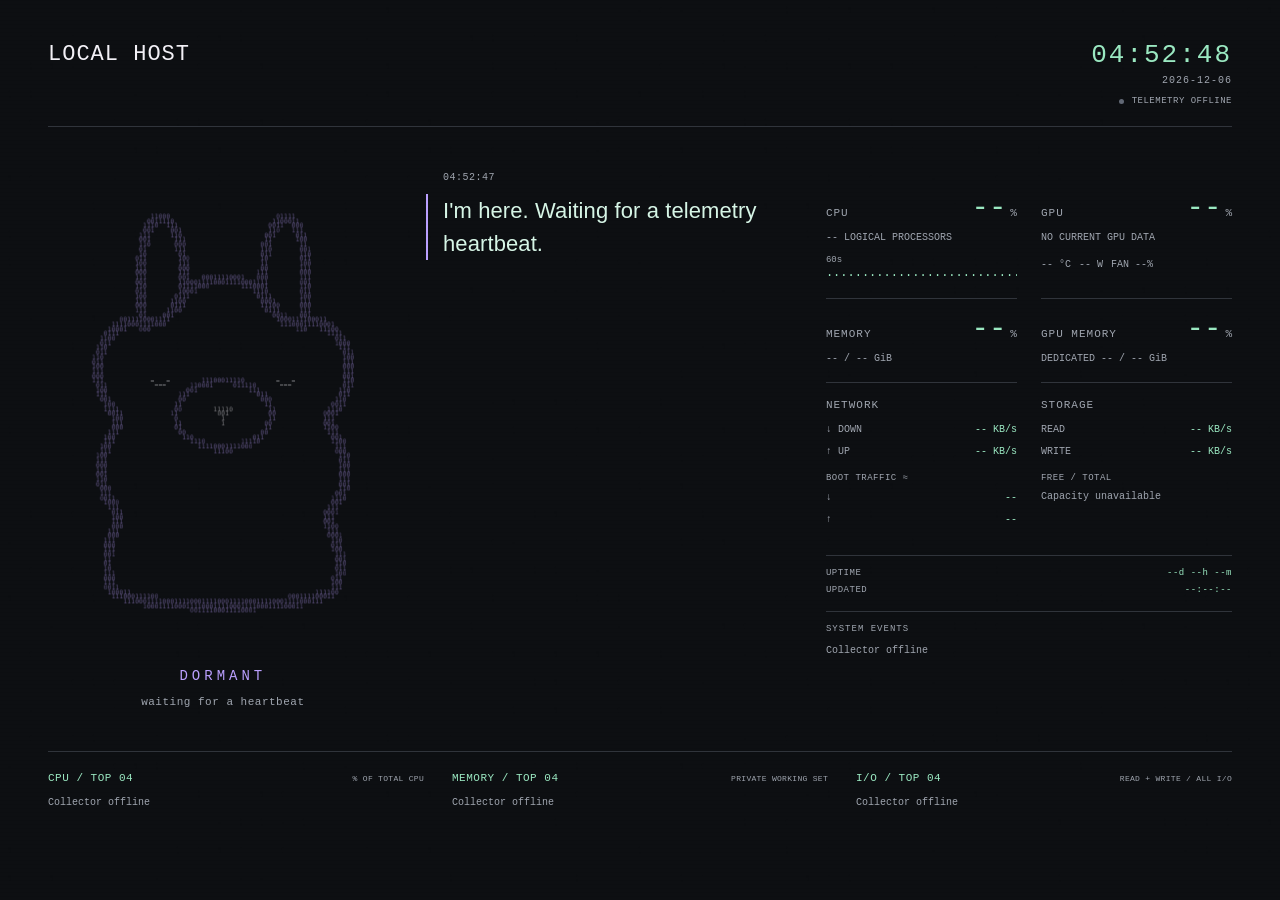
==== wallpaper/index.html @ b8c485aa "Integrate mint outline wallpaper with automatic GPU support" ====
<!doctype html>
<html lang="zh-CN">
<head><meta charset="UTF-8"><meta name="viewport" content="width=device-width,initial-scale=1"><title>ALPACA / Local intelligence</title><link rel="stylesheet" href="style.css"></head>
<body>
<canvas id="ambient" aria-hidden="true"></canvas><div class="scanlines" aria-hidden="true"></div>
<main>
  <header class="wallpaper-header">
    <h1 id="device-name">LOCAL HOST</h1>
    <div class="subject-info">
      <div class="clock"><time id="clock">00:00:00</time><span id="date">LOCAL TIME</span></div>
      <div class="connection"><span class="status-dot" id="status-dot"></span><span id="connection">AWAITING TELEMETRY</span></div>
    </div>
  </header>
  <section class="workspace">
    <section class="subject">
      <div class="entity-wrap"><canvas id="alpaca" role="img" aria-label="正脸二进制字符轮廓羊驼，脸颊和身体留白，表情随电脑负载变化"></canvas></div>
      <div class="entity-label"><div id="entity-state">DORMANT</div><p id="entity-caption">waiting for a heartbeat</p></div>
    </section>
    <section class="report-column" aria-label="Alpaca voice reports">
      <div class="report-stream" id="report-stream" role="log" aria-live="polite" aria-label="Alpaca reports"></div>
    </section>
    <aside class="telemetry">
      <div class="telemetry-grid">
        <section class="readout">
          <div class="stat-row"><span class="stat-name">CPU</span><strong><span id="cpu">--</span><small>%</small></strong></div>
          <div class="stat-note" id="core-count">-- LOGICAL PROCESSORS</div>
          <div class="cpu-trend"><span>60s</span><span id="cpu-trend" aria-label="最近一分钟 CPU 趋势">······························</span></div>
        </section>
        <section class="readout">
          <div class="stat-row"><span class="stat-name">GPU</span><strong><span id="gpu">--</span><small>%</small></strong></div>
          <div class="stat-note" id="gpu-name">WAITING FOR GPU</div>
          <div class="gpu-details"><span id="gpu-temp">-- °C</span><span id="gpu-power">-- W</span><span>FAN <b id="gpu-fan">--%</b></span></div>
        </section>
        <section class="readout">
          <div class="stat-row"><span class="stat-name">MEMORY</span><strong><span id="memory">--</span><small>%</small></strong></div>
          <div class="stat-note" id="memory-detail">-- / -- GiB</div>
        </section>
        <section class="readout">
          <div class="stat-row"><span class="stat-name">GPU MEMORY</span><strong><span id="vram">--</span><small>%</small></strong></div>
          <div class="stat-note" id="vram-detail">DEDICATED -- / -- GiB</div>
          <div class="stat-note" id="gpu-shared" hidden></div>
        </section>
        <section class="readout">
          <h2 class="metric-heading">NETWORK</h2>
          <div class="detail-row"><span>↓ DOWN</span><span id="download">-- KB/s</span></div>
          <div class="detail-row"><span>↑ UP</span><span id="upload">-- KB/s</span></div>
          <div class="traffic-heading" title="本次开机物理网卡累计估计值；采集前的计数重置无法还原。">BOOT TRAFFIC ≈</div>
          <div class="detail-row"><span>↓</span><span id="boot-rx">--</span></div>
          <div class="detail-row"><span>↑</span><span id="boot-tx">--</span></div>
        </section>
        <section class="readout">
          <h2 class="metric-heading">STORAGE</h2>
          <div class="detail-row"><span>READ</span><span id="disk-read">-- KB/s</span></div>
          <div class="detail-row"><span>WRITE</span><span id="disk-write">-- KB/s</span></div>
          <div class="traffic-heading">FREE / TOTAL</div>
          <div id="volumes">Waiting for drives…</div>
        </section>
      </div>
      <div class="session-info"><span>UPTIME</span><span id="uptime">--d --h --m</span><span>UPDATED</span><span id="sample-time">--:--:--</span></div>
      <section class="system-events"><h3>SYSTEM EVENTS</h3><ol id="system-events"><li class="empty">Waiting for system events…</li></ol></section>
    </aside>
  </section>
  <section class="process-panel" aria-label="占用最高的程序">
    <div class="rankings">
      <section class="ranking"><h3><span>CPU / TOP 04</span><small>% OF TOTAL CPU</small></h3><ol id="top-cpu"><li class="empty">Waiting for collector…</li></ol></section>
      <section class="ranking"><h3><span>MEMORY / TOP 04</span><small>PRIVATE WORKING SET</small></h3><ol id="top-memory"><li class="empty">Waiting for collector…</li></ol></section>
      <section class="ranking"><h3><span>I/O / TOP 04</span><small>READ + WRITE / ALL I/O</small></h3><ol id="top-io"><li class="empty">Waiting for collector…</li></ol></section>
    </div>
  </section>
</main><script src="reports.js"></script><script src="app.js"></script>
</body></html>
---- wallpaper/style.css ----
@font-face {
  font-family: Terminal;
  src: local("Cascadia Mono"), local("Consolas");
  font-display: swap;
}

:root {
  color-scheme: dark;
  --bg: #0d0f12;
  --text: #dddfe7;
  --hero: #f3f1f7;
  --purple: #bba0ff;
  --mint: #9be9c2;
  --muted: #a0a6b0;
  --old: #b2b7c0;
  --line: #30343b;
  --warning: #ff9388;
  --speech: #d7f6e7;
  --dim: #626976;
  --green: var(--mint);
  --accent: var(--mint);
  --amber: var(--warning);
}

* { box-sizing: border-box; }
body {
  margin: 0;
  overflow: hidden;
  background: var(--bg);
  color: var(--text);
  font: 12px Terminal, Consolas, "Courier New", monospace;
}

#ambient, .scanlines {
  position: fixed;
  inset: 0;
  width: 100%;
  height: 100%;
  pointer-events: none;
}
#ambient { opacity: .24; }
.scanlines {
  z-index: 3;
  background: repeating-linear-gradient(0deg, transparent, transparent 3px, #00000012 3px, #00000012 4px);
  opacity: .16;
}

main {
  position: relative;
  width: 100%;
  height: 100vh;
  padding: 40px 48px 28px;
  display: flex;
  flex-direction: column;
}
.wallpaper-header {
  display: flex;
  align-items: flex-start;
  justify-content: space-between;
  gap: 24px;
  flex-shrink: 0;
  min-width: 0;
  padding-bottom: 20px;
  border-bottom: 1px solid var(--line);
  margin-bottom: 24px;
}
#device-name {
  min-width: 0;
  max-width: 65%;
  margin: 0;
  color: var(--hero);
  font-size: 22px;
  font-weight: 400;
  letter-spacing: 1px;
  line-height: 1.4;
  overflow-wrap: anywhere;
}
.subject-info { flex-shrink: 0; text-align: right; }
#clock { color: var(--mint); font-size: 26px; letter-spacing: 2px; }
.clock > span { display: block; margin-top: 5px; color: var(--muted); font-size: 10px; letter-spacing: 1px; }
.connection { display: flex; align-items: center; justify-content: flex-end; gap: 8px; margin-top: 10px; color: var(--muted); font-size: 9px; letter-spacing: .5px; }
.status-dot { width: 5px; height: 5px; background: var(--dim); border-radius: 50%; flex-shrink: 0; }
.status-dot.online { background: var(--mint); }

.workspace {
  display: grid;
  grid-template-columns: minmax(0, 31fr) minmax(0, 33fr) minmax(0, 36fr);
  column-gap: 28px;
  flex: 1;
  min-height: 0;
  padding-bottom: 32px;
}
.subject { grid-column: 1; position: relative; display: flex; flex-direction: column; align-items: center; justify-content: center; min-width: 0; min-height: 0; }
.entity-wrap { position: relative; width: 100%; height: calc(100% - 64px); max-height: 640px; min-height: 0; flex: 0 1 auto; overflow: hidden; }
#alpaca { position: relative; display: block; width: 100%; height: 100%; z-index: 1; }
.entity-label { width: 100%; padding: 12px 0 8px; text-align: center; flex-shrink: 0; }
#entity-state { color: var(--purple); font-size: 14px; letter-spacing: 4px; }
#entity-caption { color: var(--muted); font-size: 11px; line-height: 1.5; letter-spacing: .5px; margin: 10px 0 0; }
body.offline #alpaca { opacity: .48; }
body.high-load #entity-state { color: var(--warning); }

.report-column { grid-column: 2; position: relative; min-width: 0; min-height: 0; }
.report-stream {
  position: absolute;
  top: var(--report-top, 20%);
  left: 0;
  right: 0;
  bottom: 8%;
  z-index: 2;
  pointer-events: none;
  overflow: hidden;
  mask-image: linear-gradient(to bottom, #000 88%, transparent);
}
.spoken-report {
  position: absolute;
  top: 0;
  left: 0;
  width: 100%;
  padding-left: 17px;
  color: var(--old);
  transform-origin: top left;
  transition: transform .85s ease, opacity 1.2s ease;
  will-change: transform, opacity;
}
.spoken-report::before { content: ""; position: absolute; left: 0; top: 23px; bottom: 0; width: 2px; background: var(--line); }
.spoken-report.latest { color: var(--speech); }
.spoken-report.latest::before { background: var(--purple); }
/* Keep 14px timestamp + 9px body gap in sync with alignReports() in app.js. */
.spoken-report time { display: block; line-height: 14px; font-size: 10px; letter-spacing: .5px; color: var(--muted); }
.spoken-report p { margin: 9px 0 0; font: 18px/1.5 "Segoe UI", sans-serif; letter-spacing: .1px; overflow-wrap: anywhere; }
.spoken-report.latest p { font-size: 22px; }
.report-author { margin-top: 14px; color: var(--muted); font-size: 11px; line-height: 1.5; }

.telemetry { grid-column: 3; display: flex; flex-direction: column; justify-content: center; min-width: 0; min-height: 0; width: 100%; font-variant-numeric: tabular-nums; }
.telemetry-grid { display: grid; grid-template-columns: minmax(0, 1fr) minmax(0, 1fr); column-gap: 24px; margin-top: auto; }
.readout { min-width: 0; padding: 16px 0; border-top: 1px solid var(--line); }
.readout:nth-child(-n+2) { border-top: 0; }
.stat-row { display: flex; align-items: baseline; justify-content: space-between; gap: 12px; }
.stat-name, .metric-heading { color: var(--muted); font-size: 11px; font-weight: 400; letter-spacing: 1px; }
.stat-row strong { color: var(--mint); font-size: 29px; line-height: 1; font-weight: 400; }
.stat-row small { color: var(--muted); font-size: 11px; margin-left: 4px; }
.stat-note { color: var(--muted); text-align: left; font-size: 10px; line-height: 1.5; margin-top: 7px; overflow-wrap: anywhere; }
.cpu-trend { display: block; margin-top: 10px; color: var(--muted); font-size: 9px; }
.cpu-trend > span:first-child { display: block; margin-bottom: 5px; }
#cpu-trend { display: block; color: var(--mint); font-size: 12px; line-height: 1; letter-spacing: 0; white-space: nowrap; overflow: hidden; }
.gpu-details { display: flex; flex-wrap: wrap; gap: 8px; margin-top: 14px; color: var(--muted); font-size: 10px; }
.gpu-details b { font-weight: 400; }
.metric-heading { margin: 0 0 12px; }
.detail-row, .volume-row { display: flex; align-items: baseline; justify-content: space-between; gap: 8px; margin: 8px 0; font-size: 10px; line-height: 1.4; }
.detail-row > span:first-child, .volume-row > span:first-child { color: var(--muted); }
.detail-row > span:last-child, .volume-row > span:last-child { color: var(--mint); text-align: right; }
.traffic-heading { margin: 14px 0 8px; color: var(--muted); font-size: 9px; letter-spacing: .5px; }
.traffic-heading span { padding-left: 4px; }
#volumes { max-height: 88px; overflow: auto; scrollbar-width: thin; scrollbar-color: var(--line) transparent; color: var(--muted); font-size: 10px; }
.session-info { display: grid; grid-template-columns: 1fr auto; gap: 7px; padding-top: 12px; margin-top: 4px; border-top: 1px solid var(--line); color: var(--muted); font-size: 9px; letter-spacing: .5px; }
.session-info > span:nth-child(even) { color: var(--mint); text-align: right; }
.system-events { margin: 16px 0 auto; padding-top: 12px; border-top: 1px solid var(--line); }
.system-events h3 { margin: 0 0 10px; font-size: 9px; font-weight: 400; letter-spacing: 1px; color: var(--muted); }
.system-events ol { display: grid; gap: 7px; min-height: 48px; padding: 0; margin: 0; list-style: none; }
.system-events li { display: grid; grid-template-columns: 62px minmax(0, 1fr); gap: 8px; font-size: 10px; line-height: 1.4; }
.system-events time { color: var(--muted); }
.system-events li span { color: var(--text); }
.system-events .empty { display: block; color: var(--muted); }

.process-panel { border-top: 1px solid var(--line); padding-top: 20px; flex-shrink: 0; }
.rankings { display: grid; grid-template-columns: repeat(3, minmax(0, 1fr)); gap: 28px; }
.ranking { min-width: 0; }
.ranking h3 { display: flex; justify-content: space-between; align-items: baseline; gap: 10px; color: var(--mint); font-size: 11px; font-weight: 400; letter-spacing: .5px; margin: 0 0 12px; }
.ranking h3 small { color: var(--muted); font-size: 8px; letter-spacing: .3px; }
.ranking ol { display: grid; gap: 8px; min-height: 76px; margin: 0; padding: 0; list-style: none; }
.ranking li { display: grid; grid-template-columns: 18px minmax(0, 1fr) auto; gap: 9px; font-size: 12px; line-height: 1.3; }
.rank-number { color: var(--dim); font-size: 9px; align-self: center; }
.ranking li:first-child .rank-number { color: var(--muted); }
.process-name { color: var(--text); white-space: nowrap; text-overflow: ellipsis; overflow: hidden; }
.process-name small { color: var(--muted); font-size: 9px; padding-left: 7px; }
.process-value { color: var(--mint); font-variant-numeric: tabular-nums; }
.ranking li.empty { display: block; color: var(--muted); font-size: 10px; }

@media (min-width: 1800px) and (min-height: 950px) {
  main { padding: 44px 56px 32px; }
  .workspace { column-gap: 32px; padding-bottom: 36px; }
  #device-name { font-size: 24px; }
  #clock { font-size: 28px; }
  .telemetry-grid { column-gap: 28px; }
  .readout { padding: 18px 0; }
  .stat-row strong { font-size: 32px; }
  .stat-name, .metric-heading { font-size: 12px; }
  .stat-note, .gpu-details, .detail-row, .volume-row { font-size: 11px; }
  #cpu-trend { font-size: 13px; }
  .system-events li { font-size: 11px; }
  .session-info { font-size: 10px; }
  .ranking li { font-size: 13px; }
  .ranking ol { min-height: 82px; }
  .ranking h3 small { font-size: 9px; }
}

@media (max-height: 800px) {
  main { padding: 24px 30px 22px; }
  .wallpaper-header { padding-bottom: 14px; margin-bottom: 18px; }
  #device-name { font-size: 17px; }
  #clock { font-size: 20px; }
  .clock > span { font-size: 8px; margin-top: 4px; }
  .connection { font-size: 8px; margin-top: 7px; }
  .workspace { column-gap: 20px; padding-bottom: 22px; }
  .entity-wrap { height: calc(100% - 56px); }
  .entity-label { padding-top: 8px; }
  #entity-state { font-size: 12px; letter-spacing: 3px; }
  #entity-caption { font-size: 9px; margin-top: 8px; }
  .spoken-report { padding-left: 14px; }
  .spoken-report p { font-size: 15px; }
  .spoken-report.latest p { font-size: 16px; }
  .spoken-report time { font-size: 9px; }
  .report-author { font-size: 9px; margin-top: 10px; }
  .telemetry-grid { column-gap: 18px; }
  .readout { padding: 10px 0; }
  .stat-row strong { font-size: 24px; }
  .stat-row small, .stat-name { font-size: 9px; }
  .stat-note, .gpu-details, .detail-row, .volume-row { font-size: 9px; }
  .stat-note { margin-top: 5px; }
  .gpu-details { gap: 6px; margin-top: 10px; }
  .cpu-trend { font-size: 8px; margin-top: 8px; }
  #cpu-trend { font-size: 10px; }
  .metric-heading { font-size: 10px; margin-bottom: 9px; }
  .detail-row, .volume-row { margin: 6px 0; }
  .traffic-heading { font-size: 8px; margin: 10px 0 6px; }
  .session-info { padding-top: 9px; gap: 5px; font-size: 8px; }
  .system-events { margin-top: 11px; padding-top: 9px; }
  .system-events h3 { font-size: 8px; margin-bottom: 7px; }
  .system-events ol { gap: 5px; min-height: 40px; }
  .system-events li { font-size: 9px; grid-template-columns: 56px minmax(0, 1fr); }
  .process-panel { padding-top: 14px; }
  .rankings { gap: 20px; }
  .ranking h3 { font-size: 10px; margin-bottom: 9px; }
  .ranking h3 small { font-size: 7px; }
  .ranking ol { gap: 6px; min-height: 65px; }
  .ranking li { gap: 7px; font-size: 11px; }
}

@media (max-width: 1100px) {
  main { padding-left: 22px; padding-right: 22px; }
  .workspace { column-gap: 16px; }
  .telemetry-grid { column-gap: 12px; }
  .stat-name { letter-spacing: .5px; }
  #cpu-trend { font-size: 9px; }
  .rankings { gap: 16px; }
  .ranking h3 small { display: none; }
  .ranking li { gap: 5px; }
  .volume-row { flex-wrap: wrap; gap: 2px; }
}

@media (prefers-reduced-motion: reduce) {
  .spoken-report { transition: opacity .2s; }
}
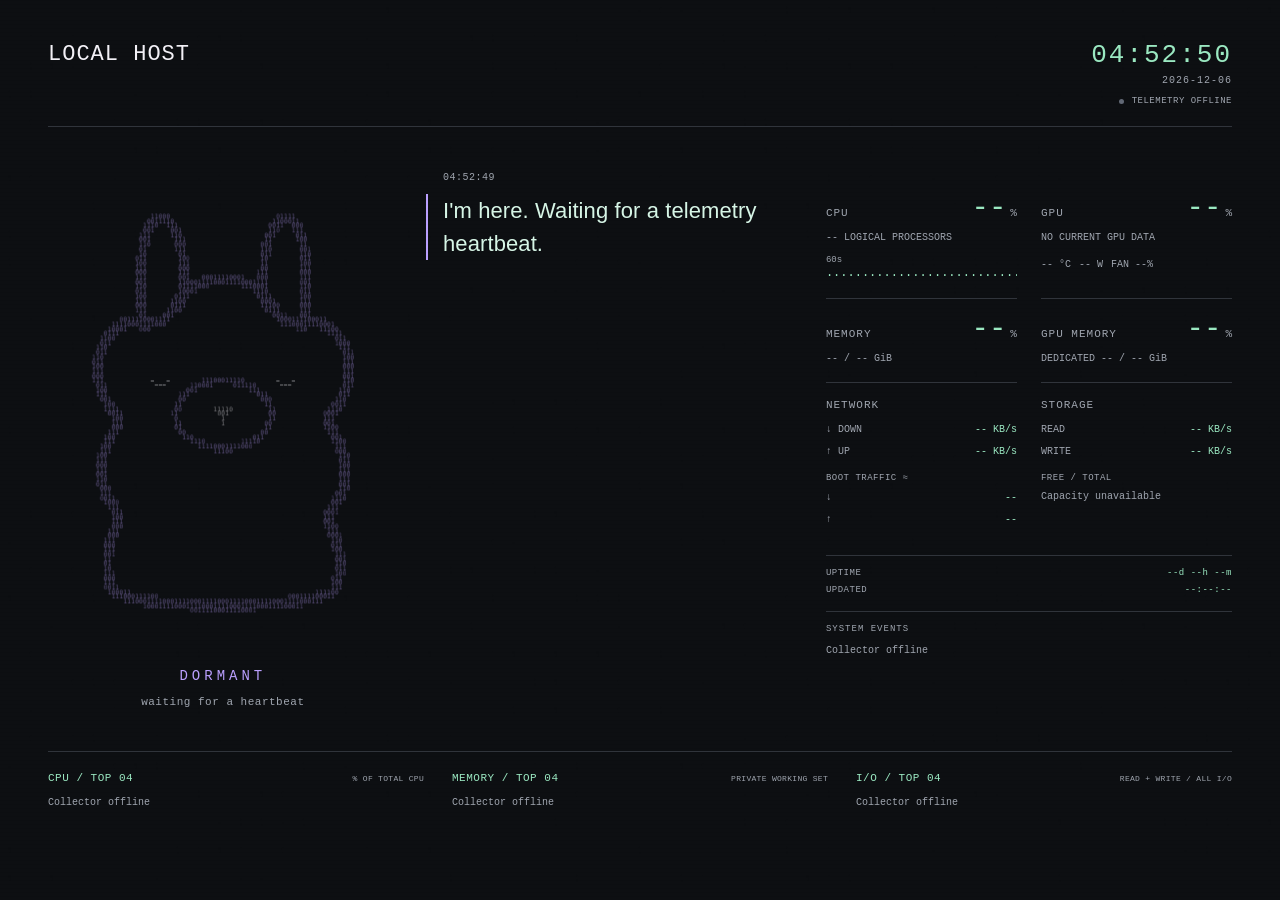
==== commit c2179993: "Remember alpaca reports and add personality controls" ====
--- a/wallpaper/index.html
+++ b/wallpaper/index.html
@@ -67,5 +67,5 @@
       <section class="ranking"><h3><span>I/O / TOP 04</span><small>READ + WRITE / ALL I/O</small></h3><ol id="top-io"><li class="empty">Waiting for collector…</li></ol></section>
     </div>
   </section>
-</main><script src="reports.js"></script><script src="app.js"></script>
+</main><script src="reports.js"></script><script src="memory.js"></script><script src="app.js"></script>
 </body></html>
